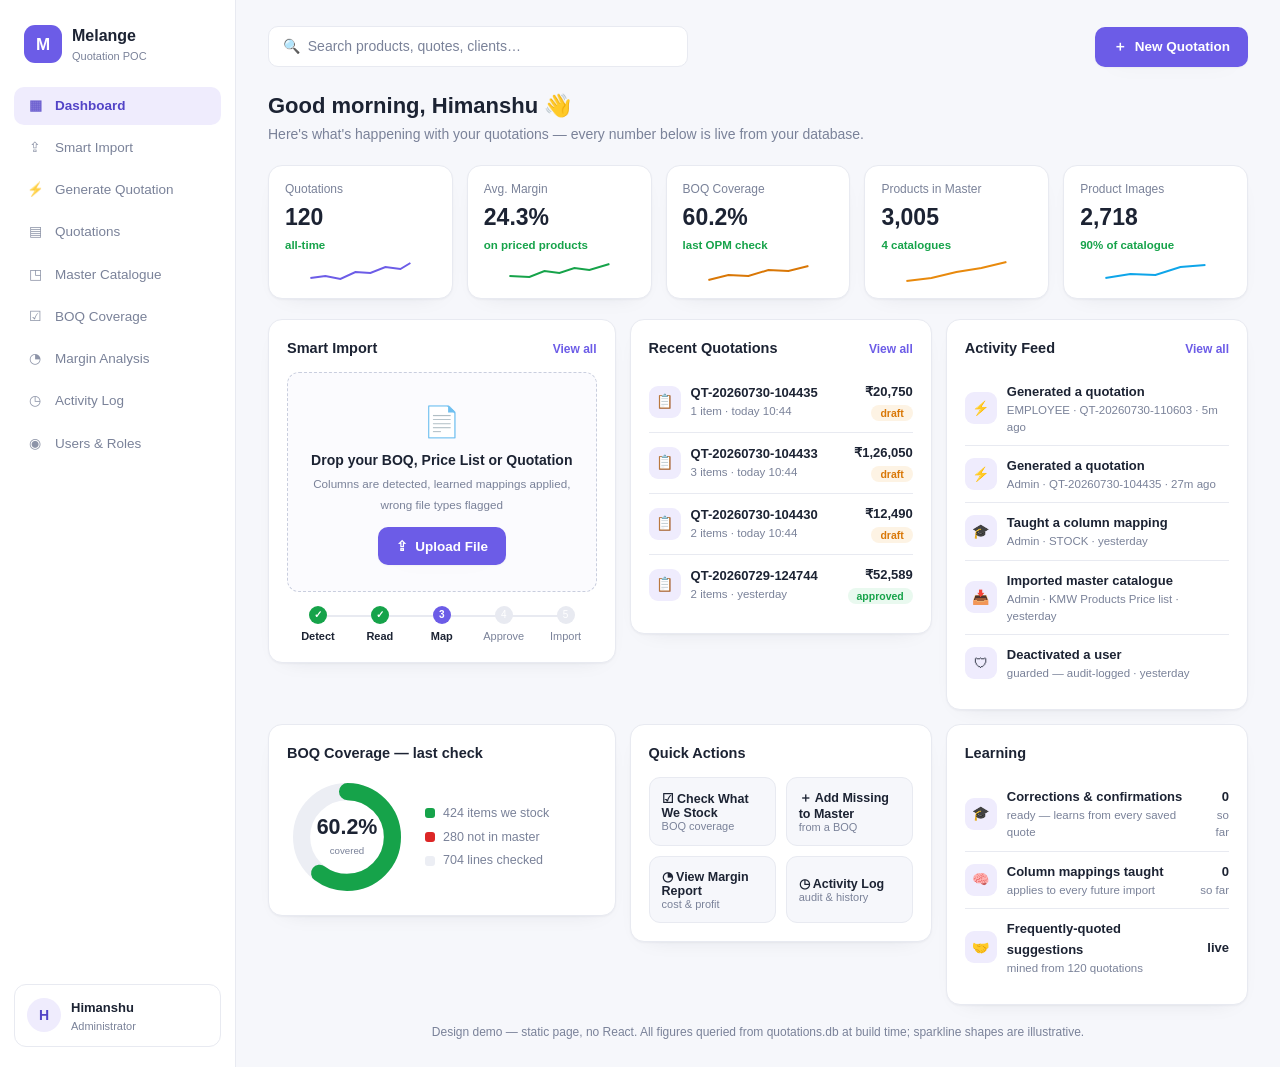
==== static/demo.html @ f5b9aa8e "Design demo: light dashboard shell (static, real data, no React)" ====
<!DOCTYPE html>
<html lang="en">
<head>
<meta charset="UTF-8">
<meta name="viewport" content="width=device-width, initial-scale=1.0">
<title>Melange — Dashboard Demo</title>
<style>
  /* Design demo of the proposed light shell + dashboard.
     Every number on this page is REAL, queried from quotations.db —
     the sparkline shapes alone are decorative. */
  *,*::before,*::after{box-sizing:border-box;margin:0;padding:0}
  :root{
    --accent:#6c5ce7; --accent-soft:#efecfd; --accent-deep:#5344c7;
    --bg:#f6f7fb; --card:#ffffff; --border:#e8eaf1;
    --text:#1c2333; --muted:#7a8299;
    --green:#16a34a; --green-soft:#e9f9ef;
    --amber:#d97706; --amber-soft:#fdf3e4;
    --red:#dc2626;
    --radius:14px;
    --shadow:0 1px 2px rgba(28,35,51,.04), 0 8px 24px -18px rgba(28,35,51,.18);
  }
  body{font-family:-apple-system,BlinkMacSystemFont,'Segoe UI',Roboto,sans-serif;
       background:var(--bg);color:var(--text);font-size:14px;line-height:1.5;
       display:flex;min-height:100vh}

  /* ── Sidebar ── */
  aside{width:236px;background:var(--card);border-right:1px solid var(--border);
        padding:20px 14px;display:flex;flex-direction:column;gap:4px;flex-shrink:0}
  .logo{display:flex;align-items:center;gap:10px;padding:4px 10px 18px}
  .logo .mark{width:38px;height:38px;border-radius:11px;background:var(--accent);
              color:#fff;display:flex;align-items:center;justify-content:center;
              font-weight:800;font-size:17px}
  .logo b{font-size:16px} .logo span{display:block;font-size:11px;color:var(--muted);font-weight:400}
  .nav{display:flex;align-items:center;gap:11px;padding:9px 12px;border-radius:10px;
       color:var(--muted);font-weight:500;cursor:pointer;font-size:13.5px}
  .nav:hover{background:var(--bg);color:var(--text)}
  .nav.active{background:var(--accent-soft);color:var(--accent-deep);font-weight:600}
  .nav .ic{width:18px;text-align:center;opacity:.85}
  .side-foot{margin-top:auto;padding:12px;border:1px solid var(--border);border-radius:12px;
             display:flex;align-items:center;gap:10px}
  .avatar{width:34px;height:34px;border-radius:50%;background:var(--accent-soft);
          color:var(--accent-deep);display:flex;align-items:center;justify-content:center;font-weight:700}
  .side-foot small{color:var(--muted);display:block;font-size:11px}

  /* ── Main ── */
  main{flex:1;padding:26px 32px;max-width:1240px}
  .topbar{display:flex;align-items:center;justify-content:space-between;margin-bottom:22px;gap:16px}
  .search{flex:1;max-width:420px;display:flex;align-items:center;gap:8px;background:var(--card);
          border:1px solid var(--border);border-radius:10px;padding:9px 14px;color:var(--muted)}
  .btn{background:var(--accent);color:#fff;border:none;border-radius:10px;padding:11px 18px;
       font-weight:600;font-size:13.5px;cursor:pointer;box-shadow:var(--shadow)}
  .btn:hover{background:var(--accent-deep)}
  h1{font-size:22px;margin-bottom:2px} .sub{color:var(--muted);margin-bottom:20px}

  /* stat cards */
  .stats{display:grid;grid-template-columns:repeat(5,1fr);gap:14px;margin-bottom:20px}
  .stat{background:var(--card);border:1px solid var(--border);border-radius:var(--radius);
        padding:14px 16px 8px;box-shadow:var(--shadow)}
  .stat .lbl{color:var(--muted);font-size:12px;font-weight:500}
  .stat .val{font-size:23px;font-weight:700;margin:2px 0}
  .stat .delta{font-size:11.5px;color:var(--green);font-weight:600}
  .stat svg{width:100%;height:26px;margin-top:4px}

  .grid{display:grid;grid-template-columns:1.15fr 1fr 1fr;gap:14px;align-items:start}
  .card{background:var(--card);border:1px solid var(--border);border-radius:var(--radius);
        padding:18px;box-shadow:var(--shadow)}
  .card h3{font-size:14.5px;margin-bottom:12px;display:flex;justify-content:space-between;align-items:center}
  .card h3 a{font-size:12px;color:var(--accent);text-decoration:none;font-weight:600}

  /* import stepper */
  .drop{border:1.5px dashed #c9cede;border-radius:12px;text-align:center;padding:26px 16px;background:#fbfbfe}
  .drop .big{font-size:30px}
  .drop b{display:block;margin:6px 0 2px} .drop small{color:var(--muted)}
  .steps{display:flex;justify-content:space-between;margin-top:14px;font-size:11px;color:var(--muted)}
  .step{display:flex;flex-direction:column;align-items:center;gap:4px;flex:1;position:relative}
  .step::before{content:'';position:absolute;top:9px;left:-50%;width:100%;height:2px;background:var(--border);z-index:0}
  .step:first-child::before{display:none}
  .dot{width:18px;height:18px;border-radius:50%;background:var(--border);z-index:1;
       display:flex;align-items:center;justify-content:center;font-size:10px;color:#fff}
  .step.done .dot{background:var(--green)} .step.now .dot{background:var(--accent)}
  .step.done,.step.now{color:var(--text);font-weight:600}

  /* lists */
  .row{display:flex;align-items:center;gap:10px;padding:9px 0;border-bottom:1px solid var(--border)}
  .row:last-child{border-bottom:none}
  .row .ico{width:32px;height:32px;border-radius:9px;background:var(--accent-soft);
            display:flex;align-items:center;justify-content:center;flex-shrink:0}
  .row b{font-size:13px} .row small{color:var(--muted);display:block;font-size:11.5px}
  .row .right{margin-left:auto;text-align:right}
  .badge{font-size:10.5px;font-weight:700;padding:2px 9px;border-radius:9px}
  .badge.draft{background:var(--amber-soft);color:var(--amber)}
  .badge.approved{background:var(--green-soft);color:var(--green)}

  /* donut */
  .donut-wrap{display:flex;gap:18px;align-items:center}
  .legend div{display:flex;align-items:center;gap:8px;font-size:12.5px;margin:5px 0;color:var(--muted)}
  .swatch{width:10px;height:10px;border-radius:3px}
  .qa{display:grid;grid-template-columns:1fr 1fr;gap:10px}
  .qa button{background:var(--bg);border:1px solid var(--border);border-radius:11px;padding:12px;
             text-align:left;cursor:pointer;font-family:inherit;font-size:12.5px;font-weight:600;color:var(--text)}
  .qa button:hover{border-color:var(--accent);background:var(--accent-soft)}
  .qa small{display:block;color:var(--muted);font-weight:400;font-size:11px}
  .note{margin-top:18px;font-size:12px;color:var(--muted);text-align:center}
  @media(max-width:1000px){.stats{grid-template-columns:repeat(2,1fr)}.grid{grid-template-columns:1fr}aside{display:none}}
</style>
</head>
<body>

<aside>
  <div class="logo"><div class="mark">M</div><div><b>Melange</b><span>Quotation POC</span></div></div>
  <div class="nav active"><span class="ic">▦</span> Dashboard</div>
  <div class="nav"><span class="ic">⇪</span> Smart Import</div>
  <div class="nav"><span class="ic">⚡</span> Generate Quotation</div>
  <div class="nav"><span class="ic">▤</span> Quotations</div>
  <div class="nav"><span class="ic">◳</span> Master Catalogue</div>
  <div class="nav"><span class="ic">☑</span> BOQ Coverage</div>
  <div class="nav"><span class="ic">◔</span> Margin Analysis</div>
  <div class="nav"><span class="ic">◷</span> Activity Log</div>
  <div class="nav"><span class="ic">◉</span> Users &amp; Roles</div>
  <div class="side-foot"><div class="avatar">H</div>
    <div><b style="font-size:13px">Himanshu</b><small>Administrator</small></div></div>
</aside>

<main>
  <div class="topbar">
    <div class="search">🔍 &nbsp;Search products, quotes, clients…</div>
    <button class="btn">＋ &nbsp;New Quotation</button>
  </div>

  <h1>Good morning, Himanshu 👋</h1>
  <div class="sub">Here's what's happening with your quotations — every number below is live from your database.</div>

  <div class="stats">
    <div class="stat"><div class="lbl">Quotations</div><div class="val">120</div>
      <div class="delta">all-time</div>
      <svg viewBox="0 0 100 26"><polyline points="0,20 15,18 30,21 45,14 60,15 75,9 90,11 100,5" fill="none" stroke="#6c5ce7" stroke-width="2"/></svg></div>
    <div class="stat"><div class="lbl">Avg. Margin</div><div class="val">24.3%</div>
      <div class="delta">on priced products</div>
      <svg viewBox="0 0 100 26"><polyline points="0,18 20,19 35,13 50,15 65,10 80,12 100,6" fill="none" stroke="#16a34a" stroke-width="2"/></svg></div>
    <div class="stat"><div class="lbl">BOQ Coverage</div><div class="val">60.2%</div>
      <div class="delta">last OPM check</div>
      <svg viewBox="0 0 100 26"><polyline points="0,22 20,17 40,18 60,12 80,13 100,8" fill="none" stroke="#d97706" stroke-width="2"/></svg></div>
    <div class="stat"><div class="lbl">Products in Master</div><div class="val">3,005</div>
      <div class="delta">4 catalogues</div>
      <svg viewBox="0 0 100 26"><polyline points="0,23 25,20 50,14 75,10 100,4" fill="none" stroke="#e8890c" stroke-width="2"/></svg></div>
    <div class="stat"><div class="lbl">Product Images</div><div class="val">2,718</div>
      <div class="delta">90% of catalogue</div>
      <svg viewBox="0 0 100 26"><polyline points="0,20 25,16 50,17 75,9 100,7" fill="none" stroke="#0ea5e9" stroke-width="2"/></svg></div>
  </div>

  <div class="grid">
    <div class="card">
      <h3>Smart Import <a href="#">View all</a></h3>
      <div class="drop">
        <div class="big">📄</div>
        <b>Drop your BOQ, Price List or Quotation</b>
        <small>Columns are detected, learned mappings applied, wrong file types flagged</small><br>
        <button class="btn" style="margin-top:12px">⇪ &nbsp;Upload File</button>
      </div>
      <div class="steps">
        <div class="step done"><div class="dot">✓</div>Detect</div>
        <div class="step done"><div class="dot">✓</div>Read</div>
        <div class="step now"><div class="dot">3</div>Map</div>
        <div class="step"><div class="dot">4</div>Approve</div>
        <div class="step"><div class="dot">5</div>Import</div>
      </div>
    </div>

    <div class="card">
      <h3>Recent Quotations <a href="#">View all</a></h3>
      <div class="row"><div class="ico">📋</div>
        <div><b>QT-20260730-104435</b><small>1 item · today 10:44</small></div>
        <div class="right"><b>₹20,750</b><br><span class="badge draft">draft</span></div></div>
      <div class="row"><div class="ico">📋</div>
        <div><b>QT-20260730-104433</b><small>3 items · today 10:44</small></div>
        <div class="right"><b>₹1,26,050</b><br><span class="badge draft">draft</span></div></div>
      <div class="row"><div class="ico">📋</div>
        <div><b>QT-20260730-104430</b><small>2 items · today 10:44</small></div>
        <div class="right"><b>₹12,490</b><br><span class="badge draft">draft</span></div></div>
      <div class="row"><div class="ico">📋</div>
        <div><b>QT-20260729-124744</b><small>2 items · yesterday</small></div>
        <div class="right"><b>₹52,589</b><br><span class="badge approved">approved</span></div></div>
    </div>

    <div class="card">
      <h3>Activity Feed <a href="#">View all</a></h3>
      <div class="row"><div class="ico">⚡</div>
        <div><b>Generated a quotation</b><small>EMPLOYEE · QT-20260730-110603 · 5m ago</small></div></div>
      <div class="row"><div class="ico">⚡</div>
        <div><b>Generated a quotation</b><small>Admin · QT-20260730-104435 · 27m ago</small></div></div>
      <div class="row"><div class="ico">🎓</div>
        <div><b>Taught a column mapping</b><small>Admin · STOCK · yesterday</small></div></div>
      <div class="row"><div class="ico">📥</div>
        <div><b>Imported master catalogue</b><small>Admin · KMW Products Price list · yesterday</small></div></div>
      <div class="row"><div class="ico">🛡</div>
        <div><b>Deactivated a user</b><small>guarded — audit-logged · yesterday</small></div></div>
    </div>

    <div class="card">
      <h3>BOQ Coverage — last check</h3>
      <div class="donut-wrap">
        <svg width="120" height="120" viewBox="0 0 42 42">
          <circle cx="21" cy="21" r="15.9" fill="none" stroke="#eceef4" stroke-width="6"/>
          <circle cx="21" cy="21" r="15.9" fill="none" stroke="#16a34a" stroke-width="6"
                  stroke-dasharray="60.2 39.8" stroke-dashoffset="25" stroke-linecap="round"/>
          <text x="21" y="20" text-anchor="middle" font-size="7.5" font-weight="700" fill="#1c2333">60.2%</text>
          <text x="21" y="27" text-anchor="middle" font-size="3.4" fill="#7a8299">covered</text>
        </svg>
        <div class="legend">
          <div><span class="swatch" style="background:#16a34a"></span> 424 items we stock</div>
          <div><span class="swatch" style="background:#dc2626"></span> 280 not in master</div>
          <div><span class="swatch" style="background:#eceef4"></span> 704 lines checked</div>
        </div>
      </div>
    </div>

    <div class="card">
      <h3>Quick Actions</h3>
      <div class="qa">
        <button>☑ Check What We Stock<small>BOQ coverage</small></button>
        <button>＋ Add Missing to Master<small>from a BOQ</small></button>
        <button>◔ View Margin Report<small>cost &amp; profit</small></button>
        <button>◷ Activity Log<small>audit &amp; history</small></button>
      </div>
    </div>

    <div class="card">
      <h3>Learning</h3>
      <div class="row"><div class="ico">🎓</div>
        <div><b>Corrections &amp; confirmations</b><small>ready — learns from every saved quote</small></div>
        <div class="right"><b>0</b><small>so far</small></div></div>
      <div class="row"><div class="ico">🧠</div>
        <div><b>Column mappings taught</b><small>applies to every future import</small></div>
        <div class="right"><b>0</b><small>so far</small></div></div>
      <div class="row"><div class="ico">🤝</div>
        <div><b>Frequently-quoted suggestions</b><small>mined from 120 quotations</small></div>
        <div class="right"><b>live</b></div></div>
    </div>
  </div>

  <div class="note">Design demo — static page, no React. All figures queried from quotations.db at build time; sparkline shapes are illustrative.</div>
</main>
</body>
</html>
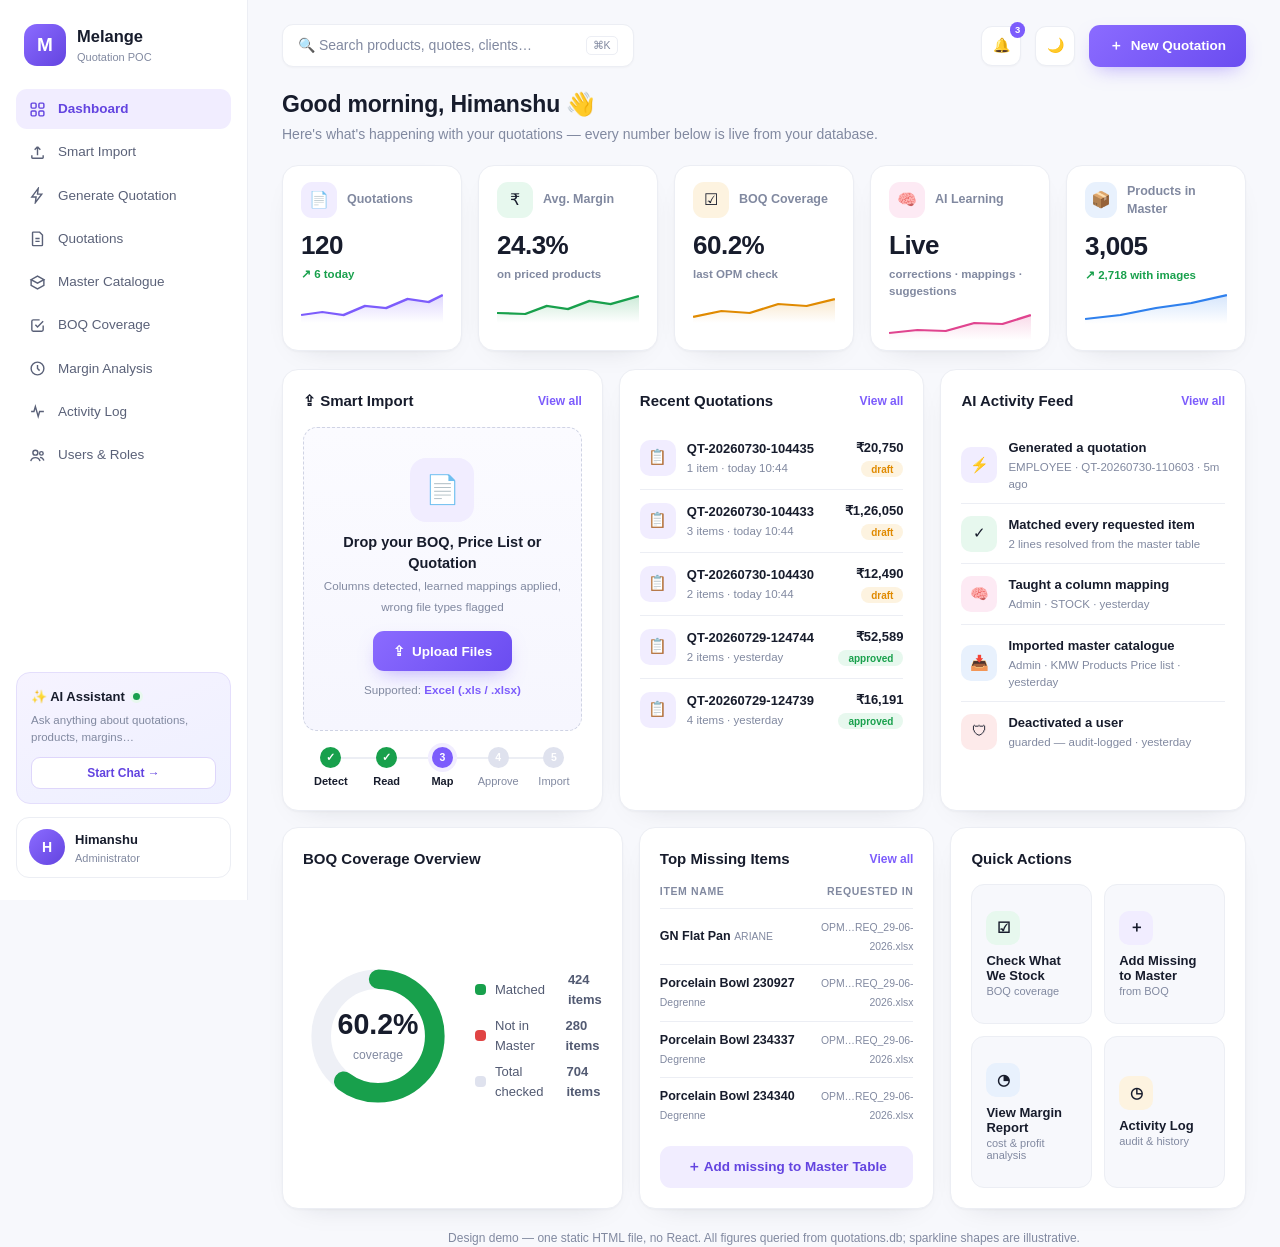
==== commit a9756595: "Design demo v2: match the reference mock Icon chips on stat cards, gradient-filled sparklines, real " ====
--- a/static/demo.html
+++ b/static/demo.html
@@ -5,125 +5,165 @@
 <meta name="viewport" content="width=device-width, initial-scale=1.0">
 <title>Melange — Dashboard Demo</title>
 <style>
-  /* Design demo of the proposed light shell + dashboard.
-     Every number on this page is REAL, queried from quotations.db —
-     the sparkline shapes alone are decorative. */
+  /* Design demo of the proposed light shell + dashboard, matched to the
+     reference mock. Every figure is REAL, queried from quotations.db —
+     only the sparkline shapes are illustrative. */
   *,*::before,*::after{box-sizing:border-box;margin:0;padding:0}
   :root{
-    --accent:#6c5ce7; --accent-soft:#efecfd; --accent-deep:#5344c7;
-    --bg:#f6f7fb; --card:#ffffff; --border:#e8eaf1;
-    --text:#1c2333; --muted:#7a8299;
-    --green:#16a34a; --green-soft:#e9f9ef;
-    --amber:#d97706; --amber-soft:#fdf3e4;
-    --red:#dc2626;
-    --radius:14px;
-    --shadow:0 1px 2px rgba(28,35,51,.04), 0 8px 24px -18px rgba(28,35,51,.18);
+    --accent:#7c5cfc; --accent-soft:#f1edff; --accent-deep:#6344e0;
+    --bg:#f7f8fc; --card:#ffffff; --border:#eceef4;
+    --text:#171c2c; --muted:#8189a0;
+    --green:#18a04c; --green-soft:#e7f8ee;
+    --amber:#e08a00; --amber-soft:#fdf3e0;
+    --red:#e04444;   --red-soft:#fdeaea;
+    --blue:#2f80ed;  --blue-soft:#e8f1fd;
+    --pink:#e0448f;  --pink-soft:#fdeaf4;
+    --radius:16px;
+    --shadow:0 1px 2px rgba(23,28,44,.03), 0 10px 30px -22px rgba(23,28,44,.25);
   }
+  html,body{height:100%}
   body{font-family:-apple-system,BlinkMacSystemFont,'Segoe UI',Roboto,sans-serif;
-       background:var(--bg);color:var(--text);font-size:14px;line-height:1.5;
-       display:flex;min-height:100vh}
+       background:var(--bg);color:var(--text);font-size:14px;line-height:1.5;display:flex}
 
   /* ── Sidebar ── */
-  aside{width:236px;background:var(--card);border-right:1px solid var(--border);
-        padding:20px 14px;display:flex;flex-direction:column;gap:4px;flex-shrink:0}
-  .logo{display:flex;align-items:center;gap:10px;padding:4px 10px 18px}
-  .logo .mark{width:38px;height:38px;border-radius:11px;background:var(--accent);
-              color:#fff;display:flex;align-items:center;justify-content:center;
-              font-weight:800;font-size:17px}
-  .logo b{font-size:16px} .logo span{display:block;font-size:11px;color:var(--muted);font-weight:400}
-  .nav{display:flex;align-items:center;gap:11px;padding:9px 12px;border-radius:10px;
-       color:var(--muted);font-weight:500;cursor:pointer;font-size:13.5px}
+  aside{width:248px;background:var(--card);border-right:1px solid var(--border);
+        padding:22px 16px;display:flex;flex-direction:column;gap:3px;flex-shrink:0}
+  .logo{display:flex;align-items:center;gap:11px;padding:2px 8px 20px}
+  .logo .mark{width:42px;height:42px;border-radius:13px;display:flex;align-items:center;
+              justify-content:center;font-weight:800;font-size:19px;color:#fff;
+              background:linear-gradient(135deg,#8b6bff,#6344e0)}
+  .logo b{font-size:16.5px} .logo span{display:block;font-size:11px;color:var(--muted);font-weight:400}
+  .nav{display:flex;align-items:center;gap:12px;padding:10px 13px;border-radius:11px;
+       color:#5a6178;font-weight:500;cursor:pointer;font-size:13.5px}
   .nav:hover{background:var(--bg);color:var(--text)}
-  .nav.active{background:var(--accent-soft);color:var(--accent-deep);font-weight:600}
-  .nav .ic{width:18px;text-align:center;opacity:.85}
-  .side-foot{margin-top:auto;padding:12px;border:1px solid var(--border);border-radius:12px;
+  .nav.active{background:var(--accent-soft);color:var(--accent-deep);font-weight:700}
+  .nav svg{width:17px;height:17px;flex-shrink:0}
+  .ai-card{margin-top:auto;background:linear-gradient(160deg,#f6f3ff,#eef0ff);
+           border:1px solid #e4defc;border-radius:14px;padding:14px;margin-bottom:10px}
+  .ai-card .t{display:flex;gap:8px;align-items:center;font-weight:700;font-size:13px}
+  .ai-card .dot{width:7px;height:7px;border-radius:50%;background:var(--green);box-shadow:0 0 0 3px var(--green-soft)}
+  .ai-card p{font-size:11.5px;color:var(--muted);margin:6px 0 10px}
+  .ai-card button{width:100%;background:#fff;border:1px solid #ded6fb;color:var(--accent-deep);
+                  border-radius:9px;padding:8px;font-weight:700;font-size:12px;cursor:pointer}
+  .side-user{padding:11px 12px;border:1px solid var(--border);border-radius:13px;
              display:flex;align-items:center;gap:10px}
-  .avatar{width:34px;height:34px;border-radius:50%;background:var(--accent-soft);
-          color:var(--accent-deep);display:flex;align-items:center;justify-content:center;font-weight:700}
-  .side-foot small{color:var(--muted);display:block;font-size:11px}
+  .avatar{width:36px;height:36px;border-radius:50%;display:flex;align-items:center;justify-content:center;
+          font-weight:700;color:#fff;background:linear-gradient(135deg,#8b6bff,#6344e0)}
+  .side-user small{color:var(--muted);display:block;font-size:11px}
 
   /* ── Main ── */
-  main{flex:1;padding:26px 32px;max-width:1240px}
-  .topbar{display:flex;align-items:center;justify-content:space-between;margin-bottom:22px;gap:16px}
-  .search{flex:1;max-width:420px;display:flex;align-items:center;gap:8px;background:var(--card);
-          border:1px solid var(--border);border-radius:10px;padding:9px 14px;color:var(--muted)}
-  .btn{background:var(--accent);color:#fff;border:none;border-radius:10px;padding:11px 18px;
-       font-weight:600;font-size:13.5px;cursor:pointer;box-shadow:var(--shadow)}
-  .btn:hover{background:var(--accent-deep)}
-  h1{font-size:22px;margin-bottom:2px} .sub{color:var(--muted);margin-bottom:20px}
+  main{flex:1;padding:24px 34px 40px;min-width:0}
+  .topbar{display:flex;align-items:center;gap:14px;margin-bottom:20px}
+  .search{flex:1;max-width:520px;display:flex;align-items:center;gap:9px;background:var(--card);
+          border:1px solid var(--border);border-radius:11px;padding:10px 15px;color:var(--muted);box-shadow:var(--shadow)}
+  .search .kbd{margin-left:auto;font-size:10.5px;border:1px solid var(--border);border-radius:5px;
+               padding:1px 6px;color:var(--muted)}
+  .top-ic{width:40px;height:40px;border-radius:11px;background:var(--card);border:1px solid var(--border);
+          display:flex;align-items:center;justify-content:center;cursor:pointer;position:relative;box-shadow:var(--shadow)}
+  .top-ic .pill{position:absolute;top:-5px;right:-5px;background:var(--accent);color:#fff;font-size:9.5px;
+                font-weight:700;border-radius:8px;padding:1px 5px}
+  .btn{background:linear-gradient(135deg,#8b6bff,#6a4cf0);color:#fff;border:none;border-radius:11px;
+       padding:12px 20px;font-weight:700;font-size:13.5px;cursor:pointer;
+       box-shadow:0 8px 20px -8px rgba(124,92,252,.55)}
+  h1{font-size:23px;letter-spacing:-.2px} .sub{color:var(--muted);margin:2px 0 20px}
 
   /* stat cards */
-  .stats{display:grid;grid-template-columns:repeat(5,1fr);gap:14px;margin-bottom:20px}
+  .stats{display:grid;grid-template-columns:repeat(5,1fr);gap:16px;margin-bottom:18px}
   .stat{background:var(--card);border:1px solid var(--border);border-radius:var(--radius);
-        padding:14px 16px 8px;box-shadow:var(--shadow)}
-  .stat .lbl{color:var(--muted);font-size:12px;font-weight:500}
-  .stat .val{font-size:23px;font-weight:700;margin:2px 0}
-  .stat .delta{font-size:11.5px;color:var(--green);font-weight:600}
-  .stat svg{width:100%;height:26px;margin-top:4px}
-
-  .grid{display:grid;grid-template-columns:1.15fr 1fr 1fr;gap:14px;align-items:start}
+        padding:16px 18px 10px;box-shadow:var(--shadow)}
+  .stat .head{display:flex;align-items:center;gap:10px;margin-bottom:8px}
+  .chip{width:36px;height:36px;border-radius:11px;display:flex;align-items:center;justify-content:center;font-size:16px}
+  .stat .lbl{color:var(--muted);font-size:12.5px;font-weight:600}
+  .stat .val{font-size:26px;font-weight:800;letter-spacing:-.5px}
+  .stat .delta{font-size:11.5px;font-weight:600;margin-top:1px}
+  .up{color:var(--green)} .flat{color:var(--muted)}
+  .stat svg{width:100%;height:34px;margin-top:6px;display:block}
+
+  .grid{display:grid;grid-template-columns:1.05fr 1fr 1fr;gap:16px;align-items:stretch}
   .card{background:var(--card);border:1px solid var(--border);border-radius:var(--radius);
-        padding:18px;box-shadow:var(--shadow)}
-  .card h3{font-size:14.5px;margin-bottom:12px;display:flex;justify-content:space-between;align-items:center}
-  .card h3 a{font-size:12px;color:var(--accent);text-decoration:none;font-weight:600}
-
-  /* import stepper */
-  .drop{border:1.5px dashed #c9cede;border-radius:12px;text-align:center;padding:26px 16px;background:#fbfbfe}
-  .drop .big{font-size:30px}
-  .drop b{display:block;margin:6px 0 2px} .drop small{color:var(--muted)}
-  .steps{display:flex;justify-content:space-between;margin-top:14px;font-size:11px;color:var(--muted)}
-  .step{display:flex;flex-direction:column;align-items:center;gap:4px;flex:1;position:relative}
-  .step::before{content:'';position:absolute;top:9px;left:-50%;width:100%;height:2px;background:var(--border);z-index:0}
+        padding:20px;box-shadow:var(--shadow);display:flex;flex-direction:column}
+  .card h3{font-size:15px;margin-bottom:14px;display:flex;justify-content:space-between;align-items:center}
+  .card h3 .hicon{margin-right:auto;margin-left:8px}
+  .card h3 a{font-size:12px;color:var(--accent);text-decoration:none;font-weight:700}
+
+  /* import */
+  .drop{border:1.8px dashed #cfd3e4;border-radius:14px;text-align:center;padding:30px 18px;
+        background:linear-gradient(180deg,#fbfbff,#f6f6fe);flex:1}
+  .doc{width:64px;height:64px;margin:0 auto 10px;border-radius:16px;background:var(--accent-soft);
+       display:flex;align-items:center;justify-content:center;font-size:28px}
+  .drop b{display:block;font-size:14.5px} .drop small{color:var(--muted)}
+  .drop .fmt{color:var(--accent);font-weight:600}
+  .steps{display:flex;margin-top:16px}
+  .step{display:flex;flex-direction:column;align-items:center;gap:5px;flex:1;position:relative;
+        font-size:11px;color:var(--muted)}
+  .step::before{content:'';position:absolute;top:10px;left:-50%;width:100%;height:2px;background:var(--border)}
   .step:first-child::before{display:none}
-  .dot{width:18px;height:18px;border-radius:50%;background:var(--border);z-index:1;
-       display:flex;align-items:center;justify-content:center;font-size:10px;color:#fff}
-  .step.done .dot{background:var(--green)} .step.now .dot{background:var(--accent)}
-  .step.done,.step.now{color:var(--text);font-weight:600}
+  .dot{width:21px;height:21px;border-radius:50%;background:#dfe2ee;z-index:1;font-size:10.5px;
+       display:flex;align-items:center;justify-content:center;color:#fff;font-weight:700}
+  .step.done .dot{background:var(--green)} .step.now .dot{background:var(--accent);box-shadow:0 0 0 4px var(--accent-soft)}
+  .step.done,.step.now{color:var(--text);font-weight:700}
 
   /* lists */
-  .row{display:flex;align-items:center;gap:10px;padding:9px 0;border-bottom:1px solid var(--border)}
-  .row:last-child{border-bottom:none}
-  .row .ico{width:32px;height:32px;border-radius:9px;background:var(--accent-soft);
-            display:flex;align-items:center;justify-content:center;flex-shrink:0}
-  .row b{font-size:13px} .row small{color:var(--muted);display:block;font-size:11.5px}
-  .row .right{margin-left:auto;text-align:right}
-  .badge{font-size:10.5px;font-weight:700;padding:2px 9px;border-radius:9px}
+  .row{display:flex;align-items:center;gap:11px;padding:10px 0;border-bottom:1px solid var(--border)}
+  .row:last-child{border-bottom:none;padding-bottom:0}
+  .ico{width:36px;height:36px;border-radius:10px;display:flex;align-items:center;justify-content:center;
+       flex-shrink:0;font-size:15px}
+  .row b{font-size:13px} .row small{color:var(--muted);display:block;font-size:11.5px;margin-top:1px}
+  .right{margin-left:auto;text-align:right;flex-shrink:0}
+  .badge{font-size:10px;font-weight:800;padding:2.5px 10px;border-radius:9px;text-transform:lowercase}
   .badge.draft{background:var(--amber-soft);color:var(--amber)}
   .badge.approved{background:var(--green-soft);color:var(--green)}
 
-  /* donut */
-  .donut-wrap{display:flex;gap:18px;align-items:center}
-  .legend div{display:flex;align-items:center;gap:8px;font-size:12.5px;margin:5px 0;color:var(--muted)}
-  .swatch{width:10px;height:10px;border-radius:3px}
-  .qa{display:grid;grid-template-columns:1fr 1fr;gap:10px}
-  .qa button{background:var(--bg);border:1px solid var(--border);border-radius:11px;padding:12px;
-             text-align:left;cursor:pointer;font-family:inherit;font-size:12.5px;font-weight:600;color:var(--text)}
+  /* coverage */
+  .donut-wrap{display:flex;gap:22px;align-items:center;flex:1}
+  .legend div{display:flex;align-items:center;gap:9px;font-size:13px;margin:7px 0;color:#525a72}
+  .legend b{margin-left:auto;padding-left:14px}
+  .swatch{width:11px;height:11px;border-radius:4px;flex-shrink:0}
+  table{border-collapse:collapse;width:100%;font-size:12.5px}
+  th{text-align:left;color:var(--muted);font-size:10.5px;text-transform:uppercase;letter-spacing:.06em;
+     padding:0 0 8px;font-weight:700}
+  td{padding:9px 0;border-top:1px solid var(--border)}
+  td small{color:var(--muted)}
+  .qa{display:grid;grid-template-columns:1fr 1fr;gap:12px;flex:1}
+  .qa button{background:var(--bg);border:1px solid var(--border);border-radius:13px;padding:14px;
+             text-align:left;cursor:pointer;font-family:inherit;font-size:13px;font-weight:700;color:var(--text)}
   .qa button:hover{border-color:var(--accent);background:var(--accent-soft)}
-  .qa small{display:block;color:var(--muted);font-weight:400;font-size:11px}
-  .note{margin-top:18px;font-size:12px;color:var(--muted);text-align:center}
-  @media(max-width:1000px){.stats{grid-template-columns:repeat(2,1fr)}.grid{grid-template-columns:1fr}aside{display:none}}
+  .qa .qic{width:34px;height:34px;border-radius:10px;display:flex;align-items:center;justify-content:center;
+           margin-bottom:8px;font-size:15px}
+  .qa small{display:block;color:var(--muted);font-weight:500;font-size:11px;margin-top:2px}
+  .note{margin-top:20px;font-size:12px;color:var(--muted);text-align:center}
+  @media(max-width:1100px){.stats{grid-template-columns:repeat(2,1fr)}.grid{grid-template-columns:1fr}aside{display:none}}
 </style>
 </head>
 <body>
 
 <aside>
   <div class="logo"><div class="mark">M</div><div><b>Melange</b><span>Quotation POC</span></div></div>
-  <div class="nav active"><span class="ic">▦</span> Dashboard</div>
-  <div class="nav"><span class="ic">⇪</span> Smart Import</div>
-  <div class="nav"><span class="ic">⚡</span> Generate Quotation</div>
-  <div class="nav"><span class="ic">▤</span> Quotations</div>
-  <div class="nav"><span class="ic">◳</span> Master Catalogue</div>
-  <div class="nav"><span class="ic">☑</span> BOQ Coverage</div>
-  <div class="nav"><span class="ic">◔</span> Margin Analysis</div>
-  <div class="nav"><span class="ic">◷</span> Activity Log</div>
-  <div class="nav"><span class="ic">◉</span> Users &amp; Roles</div>
-  <div class="side-foot"><div class="avatar">H</div>
+  <div class="nav active"><svg viewBox="0 0 24 24" fill="none" stroke="currentColor" stroke-width="2"><rect x="3" y="3" width="7" height="7" rx="1.5"/><rect x="14" y="3" width="7" height="7" rx="1.5"/><rect x="3" y="14" width="7" height="7" rx="1.5"/><rect x="14" y="14" width="7" height="7" rx="1.5"/></svg> Dashboard</div>
+  <div class="nav"><svg viewBox="0 0 24 24" fill="none" stroke="currentColor" stroke-width="2"><path d="M12 16V4m0 0l-4 4m4-4l4 4"/><path d="M4 16v3a1 1 0 001 1h14a1 1 0 001-1v-3"/></svg> Smart Import</div>
+  <div class="nav"><svg viewBox="0 0 24 24" fill="none" stroke="currentColor" stroke-width="2"><path d="M13 2L4 14h6l-1 8 9-12h-6l1-8z"/></svg> Generate Quotation</div>
+  <div class="nav"><svg viewBox="0 0 24 24" fill="none" stroke="currentColor" stroke-width="2"><path d="M6 3h9l4 4v14a1 1 0 01-1 1H6a1 1 0 01-1-1V4a1 1 0 011-1z"/><path d="M9 12h6M9 16h6"/></svg> Quotations</div>
+  <div class="nav"><svg viewBox="0 0 24 24" fill="none" stroke="currentColor" stroke-width="2"><path d="M21 8l-9-5-9 5 9 5 9-5z"/><path d="M3 8v8l9 5 9-5V8"/></svg> Master Catalogue</div>
+  <div class="nav"><svg viewBox="0 0 24 24" fill="none" stroke="currentColor" stroke-width="2"><path d="M9 11l3 3 8-8"/><path d="M20 12v6a2 2 0 01-2 2H6a2 2 0 01-2-2V6a2 2 0 012-2h9"/></svg> BOQ Coverage</div>
+  <div class="nav"><svg viewBox="0 0 24 24" fill="none" stroke="currentColor" stroke-width="2"><circle cx="12" cy="12" r="9"/><path d="M12 7v5l3 3"/></svg> Margin Analysis</div>
+  <div class="nav"><svg viewBox="0 0 24 24" fill="none" stroke="currentColor" stroke-width="2"><path d="M3 12h4l2-7 4 14 2-7h6"/></svg> Activity Log</div>
+  <div class="nav"><svg viewBox="0 0 24 24" fill="none" stroke="currentColor" stroke-width="2"><circle cx="9" cy="8" r="3.5"/><path d="M2.5 20c.8-3.4 3.4-5 6.5-5s5.7 1.6 6.5 5"/><circle cx="17.5" cy="9" r="2.5"/><path d="M15.5 14.6c2.7.2 4.6 1.5 5.5 4.4"/></svg> Users &amp; Roles</div>
+
+  <div class="ai-card">
+    <div class="t">✨ AI Assistant <span class="dot"></span></div>
+    <p>Ask anything about quotations, products, margins…</p>
+    <button>Start Chat →</button>
+  </div>
+  <div class="side-user"><div class="avatar">H</div>
     <div><b style="font-size:13px">Himanshu</b><small>Administrator</small></div></div>
 </aside>
 
 <main>
   <div class="topbar">
-    <div class="search">🔍 &nbsp;Search products, quotes, clients…</div>
+    <div class="search">🔍 Search products, quotes, clients… <span class="kbd">⌘K</span></div>
+    <div style="flex:1"></div>
+    <div class="top-ic">🔔<span class="pill">3</span></div>
+    <div class="top-ic">🌙</div>
     <button class="btn">＋ &nbsp;New Quotation</button>
   </div>
 
@@ -131,31 +171,57 @@
   <div class="sub">Here's what's happening with your quotations — every number below is live from your database.</div>
 
   <div class="stats">
-    <div class="stat"><div class="lbl">Quotations</div><div class="val">120</div>
-      <div class="delta">all-time</div>
-      <svg viewBox="0 0 100 26"><polyline points="0,20 15,18 30,21 45,14 60,15 75,9 90,11 100,5" fill="none" stroke="#6c5ce7" stroke-width="2"/></svg></div>
-    <div class="stat"><div class="lbl">Avg. Margin</div><div class="val">24.3%</div>
-      <div class="delta">on priced products</div>
-      <svg viewBox="0 0 100 26"><polyline points="0,18 20,19 35,13 50,15 65,10 80,12 100,6" fill="none" stroke="#16a34a" stroke-width="2"/></svg></div>
-    <div class="stat"><div class="lbl">BOQ Coverage</div><div class="val">60.2%</div>
-      <div class="delta">last OPM check</div>
-      <svg viewBox="0 0 100 26"><polyline points="0,22 20,17 40,18 60,12 80,13 100,8" fill="none" stroke="#d97706" stroke-width="2"/></svg></div>
-    <div class="stat"><div class="lbl">Products in Master</div><div class="val">3,005</div>
-      <div class="delta">4 catalogues</div>
-      <svg viewBox="0 0 100 26"><polyline points="0,23 25,20 50,14 75,10 100,4" fill="none" stroke="#e8890c" stroke-width="2"/></svg></div>
-    <div class="stat"><div class="lbl">Product Images</div><div class="val">2,718</div>
-      <div class="delta">90% of catalogue</div>
-      <svg viewBox="0 0 100 26"><polyline points="0,20 25,16 50,17 75,9 100,7" fill="none" stroke="#0ea5e9" stroke-width="2"/></svg></div>
-  </div>
-
-  <div class="grid">
-    <div class="card">
-      <h3>Smart Import <a href="#">View all</a></h3>
+    <div class="stat">
+      <div class="head"><div class="chip" style="background:var(--accent-soft)">📄</div><div class="lbl">Quotations</div></div>
+      <div class="val">120</div><div class="delta up">↗ 6 today</div>
+      <svg viewBox="0 0 100 34" preserveAspectRatio="none">
+        <defs><linearGradient id="g1" x1="0" y1="0" x2="0" y2="1"><stop offset="0" stop-color="#7c5cfc" stop-opacity=".25"/><stop offset="1" stop-color="#7c5cfc" stop-opacity="0"/></linearGradient></defs>
+        <path d="M0,26 15,23 30,26 45,17 60,19 75,10 90,13 100,6 L100,34 0,34 Z" fill="url(#g1)"/>
+        <polyline points="0,26 15,23 30,26 45,17 60,19 75,10 90,13 100,6" fill="none" stroke="#7c5cfc" stroke-width="2.2"/></svg>
+    </div>
+    <div class="stat">
+      <div class="head"><div class="chip" style="background:var(--green-soft)">₹</div><div class="lbl">Avg. Margin</div></div>
+      <div class="val">24.3%</div><div class="delta flat">on priced products</div>
+      <svg viewBox="0 0 100 34" preserveAspectRatio="none">
+        <defs><linearGradient id="g2" x1="0" y1="0" x2="0" y2="1"><stop offset="0" stop-color="#18a04c" stop-opacity=".22"/><stop offset="1" stop-color="#18a04c" stop-opacity="0"/></linearGradient></defs>
+        <path d="M0,24 20,25 35,17 50,20 65,12 80,15 100,7 L100,34 0,34 Z" fill="url(#g2)"/>
+        <polyline points="0,24 20,25 35,17 50,20 65,12 80,15 100,7" fill="none" stroke="#18a04c" stroke-width="2.2"/></svg>
+    </div>
+    <div class="stat">
+      <div class="head"><div class="chip" style="background:var(--amber-soft)">☑</div><div class="lbl">BOQ Coverage</div></div>
+      <div class="val">60.2%</div><div class="delta flat">last OPM check</div>
+      <svg viewBox="0 0 100 34" preserveAspectRatio="none">
+        <defs><linearGradient id="g3" x1="0" y1="0" x2="0" y2="1"><stop offset="0" stop-color="#e08a00" stop-opacity=".2"/><stop offset="1" stop-color="#e08a00" stop-opacity="0"/></linearGradient></defs>
+        <path d="M0,28 20,22 40,24 60,15 80,17 100,10 L100,34 0,34 Z" fill="url(#g3)"/>
+        <polyline points="0,28 20,22 40,24 60,15 80,17 100,10" fill="none" stroke="#e08a00" stroke-width="2.2"/></svg>
+    </div>
+    <div class="stat">
+      <div class="head"><div class="chip" style="background:var(--pink-soft)">🧠</div><div class="lbl">AI Learning</div></div>
+      <div class="val">Live</div><div class="delta flat">corrections · mappings · suggestions</div>
+      <svg viewBox="0 0 100 34" preserveAspectRatio="none">
+        <defs><linearGradient id="g4" x1="0" y1="0" x2="0" y2="1"><stop offset="0" stop-color="#e0448f" stop-opacity=".2"/><stop offset="1" stop-color="#e0448f" stop-opacity="0"/></linearGradient></defs>
+        <path d="M0,27 20,24 40,25 60,17 80,18 100,9 L100,34 0,34 Z" fill="url(#g4)"/>
+        <polyline points="0,27 20,24 40,25 60,17 80,18 100,9" fill="none" stroke="#e0448f" stroke-width="2.2"/></svg>
+    </div>
+    <div class="stat">
+      <div class="head"><div class="chip" style="background:var(--blue-soft)">📦</div><div class="lbl">Products in Master</div></div>
+      <div class="val">3,005</div><div class="delta up">↗ 2,718 with images</div>
+      <svg viewBox="0 0 100 34" preserveAspectRatio="none">
+        <defs><linearGradient id="g5" x1="0" y1="0" x2="0" y2="1"><stop offset="0" stop-color="#2f80ed" stop-opacity=".2"/><stop offset="1" stop-color="#2f80ed" stop-opacity="0"/></linearGradient></defs>
+        <path d="M0,29 25,25 50,18 75,13 100,5 L100,34 0,34 Z" fill="url(#g5)"/>
+        <polyline points="0,29 25,25 50,18 75,13 100,5" fill="none" stroke="#2f80ed" stroke-width="2.2"/></svg>
+    </div>
+  </div>
+
+  <div class="grid" style="margin-bottom:16px">
+    <div class="card">
+      <h3>⇪ Smart Import <a href="#">View all</a></h3>
       <div class="drop">
-        <div class="big">📄</div>
+        <div class="doc">📄</div>
         <b>Drop your BOQ, Price List or Quotation</b>
-        <small>Columns are detected, learned mappings applied, wrong file types flagged</small><br>
-        <button class="btn" style="margin-top:12px">⇪ &nbsp;Upload File</button>
+        <small>Columns detected, learned mappings applied, wrong file types flagged</small><br>
+        <button class="btn" style="margin-top:14px">⇪ &nbsp;Upload Files</button><br>
+        <small style="display:inline-block;margin-top:10px">Supported: <span class="fmt">Excel (.xls / .xlsx)</span></small>
       </div>
       <div class="steps">
         <div class="step done"><div class="dot">✓</div>Detect</div>
@@ -168,77 +234,83 @@
 
     <div class="card">
       <h3>Recent Quotations <a href="#">View all</a></h3>
-      <div class="row"><div class="ico">📋</div>
+      <div class="row"><div class="ico" style="background:var(--accent-soft)">📋</div>
         <div><b>QT-20260730-104435</b><small>1 item · today 10:44</small></div>
         <div class="right"><b>₹20,750</b><br><span class="badge draft">draft</span></div></div>
-      <div class="row"><div class="ico">📋</div>
+      <div class="row"><div class="ico" style="background:var(--accent-soft)">📋</div>
         <div><b>QT-20260730-104433</b><small>3 items · today 10:44</small></div>
         <div class="right"><b>₹1,26,050</b><br><span class="badge draft">draft</span></div></div>
-      <div class="row"><div class="ico">📋</div>
+      <div class="row"><div class="ico" style="background:var(--accent-soft)">📋</div>
         <div><b>QT-20260730-104430</b><small>2 items · today 10:44</small></div>
         <div class="right"><b>₹12,490</b><br><span class="badge draft">draft</span></div></div>
-      <div class="row"><div class="ico">📋</div>
+      <div class="row"><div class="ico" style="background:var(--accent-soft)">📋</div>
         <div><b>QT-20260729-124744</b><small>2 items · yesterday</small></div>
         <div class="right"><b>₹52,589</b><br><span class="badge approved">approved</span></div></div>
-    </div>
-
-    <div class="card">
-      <h3>Activity Feed <a href="#">View all</a></h3>
-      <div class="row"><div class="ico">⚡</div>
+      <div class="row"><div class="ico" style="background:var(--accent-soft)">📋</div>
+        <div><b>QT-20260729-124739</b><small>4 items · yesterday</small></div>
+        <div class="right"><b>₹16,191</b><br><span class="badge approved">approved</span></div></div>
+    </div>
+
+    <div class="card">
+      <h3>AI Activity Feed <a href="#">View all</a></h3>
+      <div class="row"><div class="ico" style="background:var(--accent-soft)">⚡</div>
         <div><b>Generated a quotation</b><small>EMPLOYEE · QT-20260730-110603 · 5m ago</small></div></div>
-      <div class="row"><div class="ico">⚡</div>
-        <div><b>Generated a quotation</b><small>Admin · QT-20260730-104435 · 27m ago</small></div></div>
-      <div class="row"><div class="ico">🎓</div>
+      <div class="row"><div class="ico" style="background:var(--green-soft)">✓</div>
+        <div><b>Matched every requested item</b><small>2 lines resolved from the master table</small></div></div>
+      <div class="row"><div class="ico" style="background:var(--pink-soft)">🧠</div>
         <div><b>Taught a column mapping</b><small>Admin · STOCK · yesterday</small></div></div>
-      <div class="row"><div class="ico">📥</div>
+      <div class="row"><div class="ico" style="background:var(--blue-soft)">📥</div>
         <div><b>Imported master catalogue</b><small>Admin · KMW Products Price list · yesterday</small></div></div>
-      <div class="row"><div class="ico">🛡</div>
+      <div class="row"><div class="ico" style="background:var(--red-soft)">🛡</div>
         <div><b>Deactivated a user</b><small>guarded — audit-logged · yesterday</small></div></div>
     </div>
-
-    <div class="card">
-      <h3>BOQ Coverage — last check</h3>
+  </div>
+
+  <div class="grid">
+    <div class="card">
+      <h3>BOQ Coverage Overview</h3>
       <div class="donut-wrap">
-        <svg width="120" height="120" viewBox="0 0 42 42">
-          <circle cx="21" cy="21" r="15.9" fill="none" stroke="#eceef4" stroke-width="6"/>
-          <circle cx="21" cy="21" r="15.9" fill="none" stroke="#16a34a" stroke-width="6"
+        <svg width="150" height="150" viewBox="0 0 42 42">
+          <circle cx="21" cy="21" r="15.9" fill="none" stroke="#eef0f6" stroke-width="5.5"/>
+          <circle cx="21" cy="21" r="15.9" fill="none" stroke="#18a04c" stroke-width="5.5"
                   stroke-dasharray="60.2 39.8" stroke-dashoffset="25" stroke-linecap="round"/>
-          <text x="21" y="20" text-anchor="middle" font-size="7.5" font-weight="700" fill="#1c2333">60.2%</text>
-          <text x="21" y="27" text-anchor="middle" font-size="3.4" fill="#7a8299">covered</text>
+          <text x="21" y="20.5" text-anchor="middle" font-size="8" font-weight="800" fill="#171c2c">60.2%</text>
+          <text x="21" y="27.5" text-anchor="middle" font-size="3.4" fill="#8189a0">coverage</text>
         </svg>
-        <div class="legend">
-          <div><span class="swatch" style="background:#16a34a"></span> 424 items we stock</div>
-          <div><span class="swatch" style="background:#dc2626"></span> 280 not in master</div>
-          <div><span class="swatch" style="background:#eceef4"></span> 704 lines checked</div>
+        <div class="legend" style="flex:1">
+          <div><span class="swatch" style="background:#18a04c"></span> Matched <b>424 items</b></div>
+          <div><span class="swatch" style="background:#e04444"></span> Not in Master <b>280 items</b></div>
+          <div><span class="swatch" style="background:#dfe2ee"></span> Total checked <b>704 items</b></div>
         </div>
+      </div>
+    </div>
+
+    <div class="card">
+      <h3>Top Missing Items <a href="#">View all</a></h3>
+      <table>
+        <tr><th>Item name</th><th style="text-align:right">Requested in</th></tr>
+        <tr><td><b>GN Flat Pan</b> <small>ARIANE</small></td><td style="text-align:right"><small>OPM…REQ_29-06-2026.xlsx</small></td></tr>
+        <tr><td><b>Porcelain Bowl 230927</b> <small>Degrenne</small></td><td style="text-align:right"><small>OPM…REQ_29-06-2026.xlsx</small></td></tr>
+        <tr><td><b>Porcelain Bowl 234337</b> <small>Degrenne</small></td><td style="text-align:right"><small>OPM…REQ_29-06-2026.xlsx</small></td></tr>
+        <tr><td><b>Porcelain Bowl 234340</b> <small>Degrenne</small></td><td style="text-align:right"><small>OPM…REQ_29-06-2026.xlsx</small></td></tr>
+      </table>
+      <div style="margin-top:auto;padding-top:12px">
+        <button class="qa-add btn" style="width:100%;background:var(--accent-soft);color:var(--accent-deep);box-shadow:none">＋ Add missing to Master Table</button>
       </div>
     </div>
 
     <div class="card">
       <h3>Quick Actions</h3>
       <div class="qa">
-        <button>☑ Check What We Stock<small>BOQ coverage</small></button>
-        <button>＋ Add Missing to Master<small>from a BOQ</small></button>
-        <button>◔ View Margin Report<small>cost &amp; profit</small></button>
-        <button>◷ Activity Log<small>audit &amp; history</small></button>
-      </div>
-    </div>
-
-    <div class="card">
-      <h3>Learning</h3>
-      <div class="row"><div class="ico">🎓</div>
-        <div><b>Corrections &amp; confirmations</b><small>ready — learns from every saved quote</small></div>
-        <div class="right"><b>0</b><small>so far</small></div></div>
-      <div class="row"><div class="ico">🧠</div>
-        <div><b>Column mappings taught</b><small>applies to every future import</small></div>
-        <div class="right"><b>0</b><small>so far</small></div></div>
-      <div class="row"><div class="ico">🤝</div>
-        <div><b>Frequently-quoted suggestions</b><small>mined from 120 quotations</small></div>
-        <div class="right"><b>live</b></div></div>
-    </div>
-  </div>
-
-  <div class="note">Design demo — static page, no React. All figures queried from quotations.db at build time; sparkline shapes are illustrative.</div>
+        <button><span class="qic" style="background:var(--green-soft)">☑</span>Check What We Stock<small>BOQ coverage</small></button>
+        <button><span class="qic" style="background:var(--accent-soft)">＋</span>Add Missing to Master<small>from BOQ</small></button>
+        <button><span class="qic" style="background:var(--blue-soft)">◔</span>View Margin Report<small>cost &amp; profit analysis</small></button>
+        <button><span class="qic" style="background:var(--amber-soft)">◷</span>Activity Log<small>audit &amp; history</small></button>
+      </div>
+    </div>
+  </div>
+
+  <div class="note">Design demo — one static HTML file, no React. All figures queried from quotations.db; sparkline shapes are illustrative.</div>
 </main>
 </body>
 </html>
